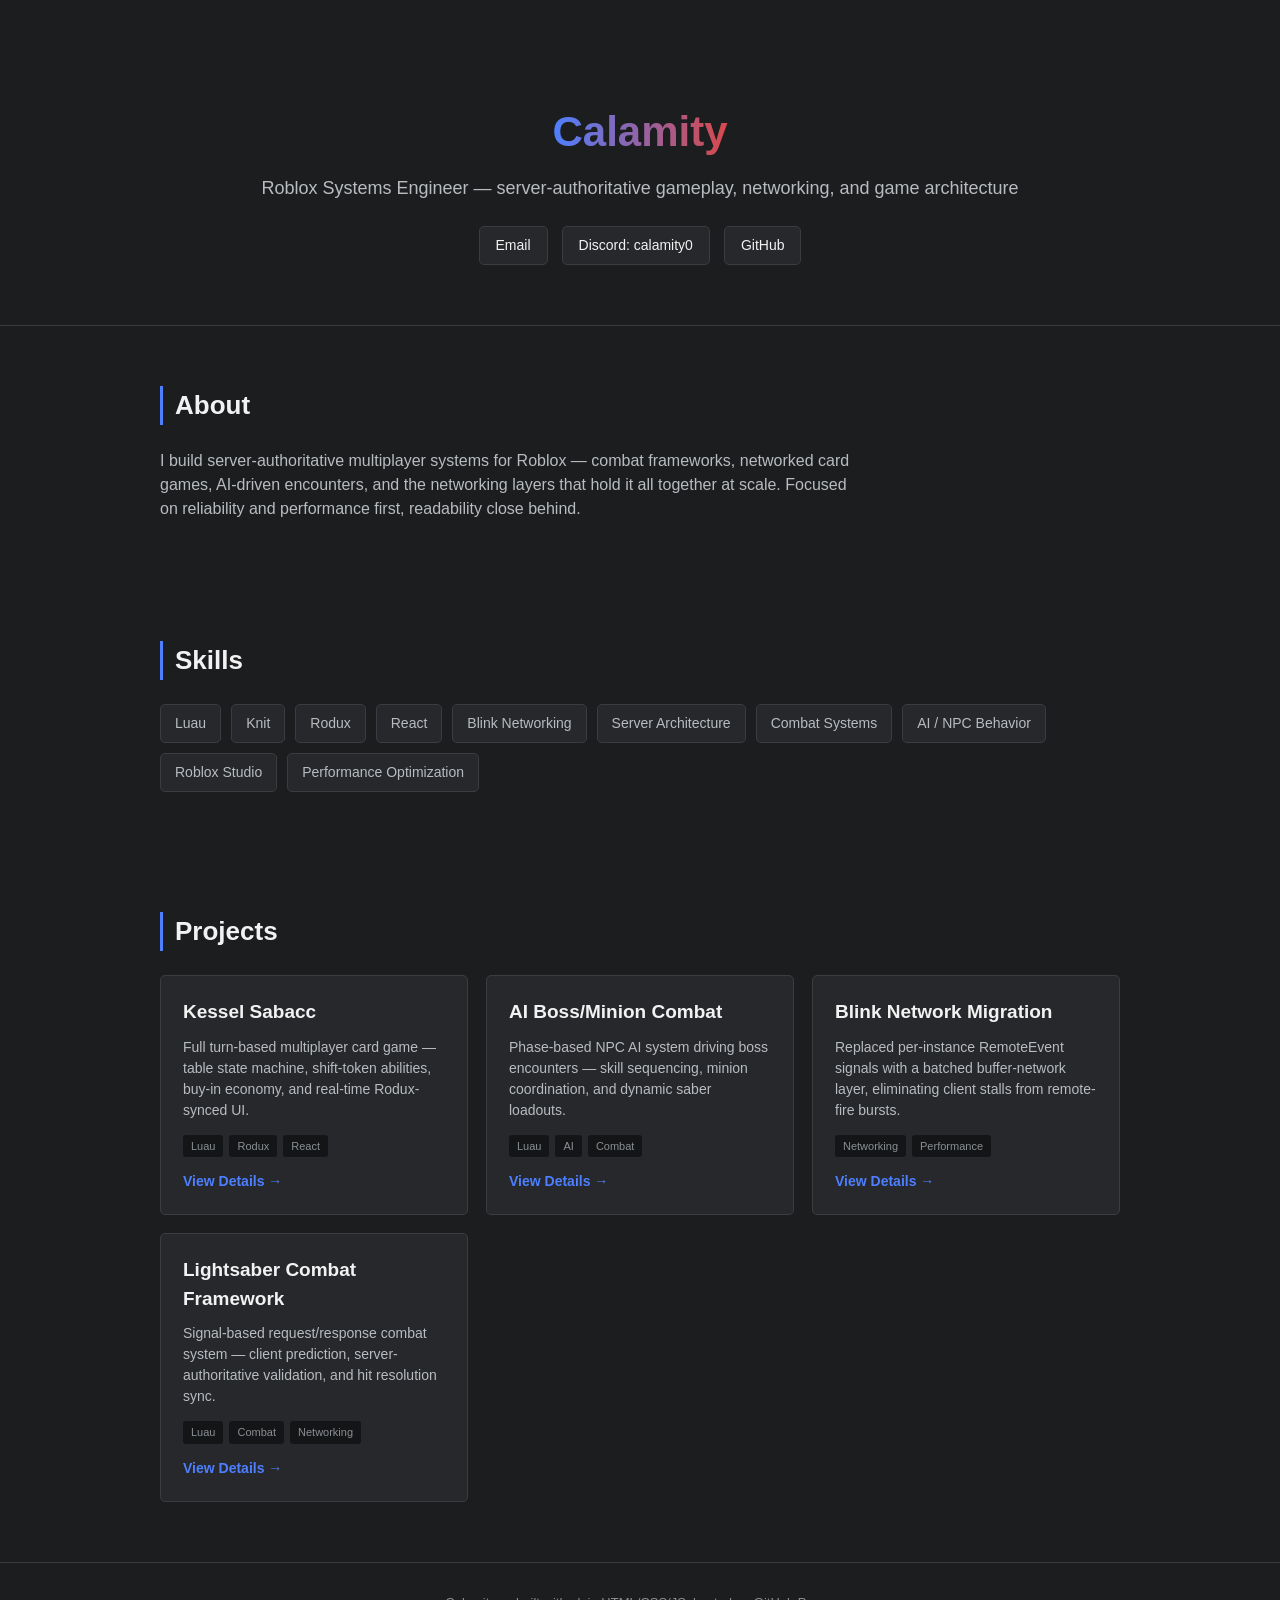
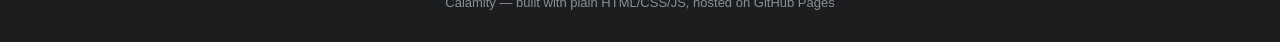
==== index.html @ f019844a "Add initial project files and styles for Roblox systems engineering portfolio" ====
<!DOCTYPE html>
<html lang="en">
<head>
	<meta charset="UTF-8" />
	<meta name="viewport" content="width=device-width, initial-scale=1.0" />
	<title>Calamity — Roblox Systems Engineer</title>
	<link rel="stylesheet" href="style.css" />
</head>
<body>

	<section class="hero">
		<div class="container">
			<h1><span>Calamity</span></h1>
			<p>Roblox Systems Engineer — server-authoritative gameplay, networking, and game architecture</p>
			<div class="contact-links">
				<a href="mailto:calamitytjo@gmail.com">Email</a>
				<a href="https://discord.com/users/calamity0" target="_blank" rel="noopener">Discord: calamity0</a>
				<a href="https://github.com/CalamityTJO" target="_blank" rel="noopener">GitHub</a>
			</div>
		</div>
	</section>

	<section class="about">
		<div class="container">
			<h2>About</h2>
			<p>
				I build server-authoritative multiplayer systems for Roblox — combat frameworks, networked card games,
				AI-driven encounters, and the networking layers that hold it all together at scale. Focused on
				reliability and performance first, readability close behind.
			</p>
		</div>
	</section>

	<section class="skills">
		<div class="container">
			<h2>Skills</h2>
			<div class="skills-grid">
				<span class="skill-tag">Luau</span>
				<span class="skill-tag">Knit</span>
				<span class="skill-tag">Rodux</span>
				<span class="skill-tag">React</span>
				<span class="skill-tag">Blink Networking</span>
				<span class="skill-tag">Server Architecture</span>
				<span class="skill-tag">Combat Systems</span>
				<span class="skill-tag">AI / NPC Behavior</span>
				<span class="skill-tag">Roblox Studio</span>
				<span class="skill-tag">Performance Optimization</span>
			</div>
		</div>
	</section>

	<section class="projects">
		<div class="container">
			<h2>Projects</h2>
			<div class="projects-grid">

				<div class="project-card">
					<h3>Kessel Sabacc</h3>
					<p>Full turn-based multiplayer card game — table state machine, shift-token abilities, buy-in economy, and real-time Rodux-synced UI.</p>
					<div class="tags"><span>Luau</span><span>Rodux</span><span>React</span></div>
					<a class="view-link" href="projects/sabacc.html">View Details →</a>
				</div>

				<div class="project-card">
					<h3>AI Boss/Minion Combat</h3>
					<p>Phase-based NPC AI system driving boss encounters — skill sequencing, minion coordination, and dynamic saber loadouts.</p>
					<div class="tags"><span>Luau</span><span>AI</span><span>Combat</span></div>
					<a class="view-link" href="projects/boss-ai.html">View Details →</a>
				</div>

				<div class="project-card">
					<h3>Blink Network Migration</h3>
					<p>Replaced per-instance RemoteEvent signals with a batched buffer-network layer, eliminating client stalls from remote-fire bursts.</p>
					<div class="tags"><span>Networking</span><span>Performance</span></div>
					<a class="view-link" href="projects/blink-migration.html">View Details →</a>
				</div>

				<div class="project-card">
					<h3>Lightsaber Combat Framework</h3>
					<p>Signal-based request/response combat system — client prediction, server-authoritative validation, and hit resolution sync.</p>
					<div class="tags"><span>Luau</span><span>Combat</span><span>Networking</span></div>
					<a class="view-link" href="projects/lightsaber-combat.html">View Details →</a>
				</div>

			</div>
		</div>
	</section>

	<footer>
		<div class="container">
			Calamity — built with plain HTML/CSS/JS, hosted on GitHub Pages
		</div>
	</footer>

</body>
</html>
---- style.css ----
:root {
	--bg: #1c1d1f;
	--bg-lighter: #26282b;
	--bg-darker: #141516;
	--border: #000;
	--white: #f2f2f2;
	--light-grey: #b8bcc0;
	--medium-grey: #8a8f94;
	--dark-grey: #3a3d40;
	--blue: #4d7fff;
	--red: #d9484a;
	--radius: 5px;
	--font: "Segoe UI", "Ubuntu", -apple-system, sans-serif;
}

* {
	box-sizing: border-box;
	margin: 0;
	padding: 0;
}

body {
	background: var(--bg);
	color: var(--white);
	font-family: var(--font);
	line-height: 1.5;
}

a {
	color: inherit;
	text-decoration: none;
}

.container {
	max-width: 1000px;
	margin: 0 auto;
	padding: 0 20px;
}

/* Hero */
.hero {
	padding: 100px 0 60px;
	text-align: center;
	border-bottom: 1px solid var(--dark-grey);
}

.hero h1 {
	font-size: 42px;
	font-weight: 700;
}

.hero h1 span {
	background: linear-gradient(90deg, var(--blue), var(--red));
	-webkit-background-clip: text;
	background-clip: text;
	color: transparent;
}

.hero p {
	color: var(--light-grey);
	font-size: 18px;
	margin-top: 12px;
}

.contact-links {
	display: flex;
	justify-content: center;
	gap: 14px;
	margin-top: 24px;
	flex-wrap: wrap;
}

.contact-links a {
	background: var(--bg-lighter);
	border: 1px solid var(--dark-grey);
	border-radius: var(--radius);
	padding: 8px 16px;
	font-size: 14px;
	transition: border-color 0.15s ease, transform 0.15s ease;
}

.contact-links a:hover {
	border-color: var(--blue);
	transform: translateY(-1px);
}

/* Sections */
section {
	padding: 60px 0;
}

section h2 {
	font-size: 26px;
	margin-bottom: 24px;
	border-left: 3px solid var(--blue);
	padding-left: 12px;
}

/* About */
.about p {
	color: var(--light-grey);
	max-width: 700px;
}

/* Skills */
.skills-grid {
	display: flex;
	flex-wrap: wrap;
	gap: 10px;
}

.skill-tag {
	background: var(--bg-lighter);
	border: 1px solid var(--dark-grey);
	border-radius: var(--radius);
	padding: 8px 14px;
	font-size: 14px;
	color: var(--light-grey);
}

/* Projects */
.projects-grid {
	display: grid;
	grid-template-columns: repeat(auto-fit, minmax(260px, 1fr));
	gap: 18px;
}

.project-card {
	background: var(--bg-lighter);
	border: 1px solid var(--dark-grey);
	border-radius: var(--radius);
	padding: 22px;
	display: flex;
	flex-direction: column;
	gap: 10px;
	transition: border-color 0.15s ease, transform 0.15s ease;
}

.project-card:hover {
	border-color: var(--blue);
	transform: translateY(-2px);
}

.project-card h3 {
	font-size: 19px;
}

.project-card p {
	color: var(--light-grey);
	font-size: 14px;
	flex-grow: 1;
}

.project-card .tags {
	display: flex;
	flex-wrap: wrap;
	gap: 6px;
	margin: 4px 0;
}

.project-card .tags span {
	font-size: 11px;
	color: var(--medium-grey);
	background: var(--bg-darker);
	border-radius: 3px;
	padding: 3px 8px;
}

.project-card .view-link {
	color: var(--blue);
	font-size: 14px;
	font-weight: 600;
}

.project-card .view-link:hover {
	text-decoration: underline;
}

/* Footer */
footer {
	text-align: center;
	padding: 30px 0;
	color: var(--medium-grey);
	font-size: 13px;
	border-top: 1px solid var(--dark-grey);
}

/* Project detail pages */
.back-link {
	display: inline-block;
	margin: 30px 0 10px;
	color: var(--light-grey);
	font-size: 14px;
}

.back-link:hover {
	color: var(--blue);
}

.project-header {
	padding: 20px 0 40px;
	border-bottom: 1px solid var(--dark-grey);
}

.project-header h1 {
	font-size: 34px;
}

.project-header .tags {
	display: flex;
	flex-wrap: wrap;
	gap: 6px;
	margin-top: 14px;
}

.project-header .tags span {
	font-size: 12px;
	color: var(--medium-grey);
	background: var(--bg-lighter);
	border: 1px solid var(--dark-grey);
	border-radius: 3px;
	padding: 4px 10px;
}

.project-body h2 {
	font-size: 22px;
	margin: 34px 0 14px;
	border-left: 3px solid var(--red);
	padding-left: 12px;
}

.project-body p {
	color: var(--light-grey);
	max-width: 760px;
	margin-bottom: 12px;
}

.project-body ul {
	color: var(--light-grey);
	max-width: 760px;
	padding-left: 22px;
	margin-bottom: 12px;
}

.project-body pre {
	background: var(--bg-darker);
	border: 1px solid var(--dark-grey);
	border-radius: var(--radius);
	padding: 18px;
	overflow-x: auto;
	font-size: 13px;
	margin: 16px 0;
}

.project-body code {
	font-family: "Consolas", "Courier New", monospace;
	color: var(--light-grey);
}

@media (max-width: 600px) {
	.hero { padding: 70px 0 40px; }
	.hero h1 { font-size: 32px; }
}
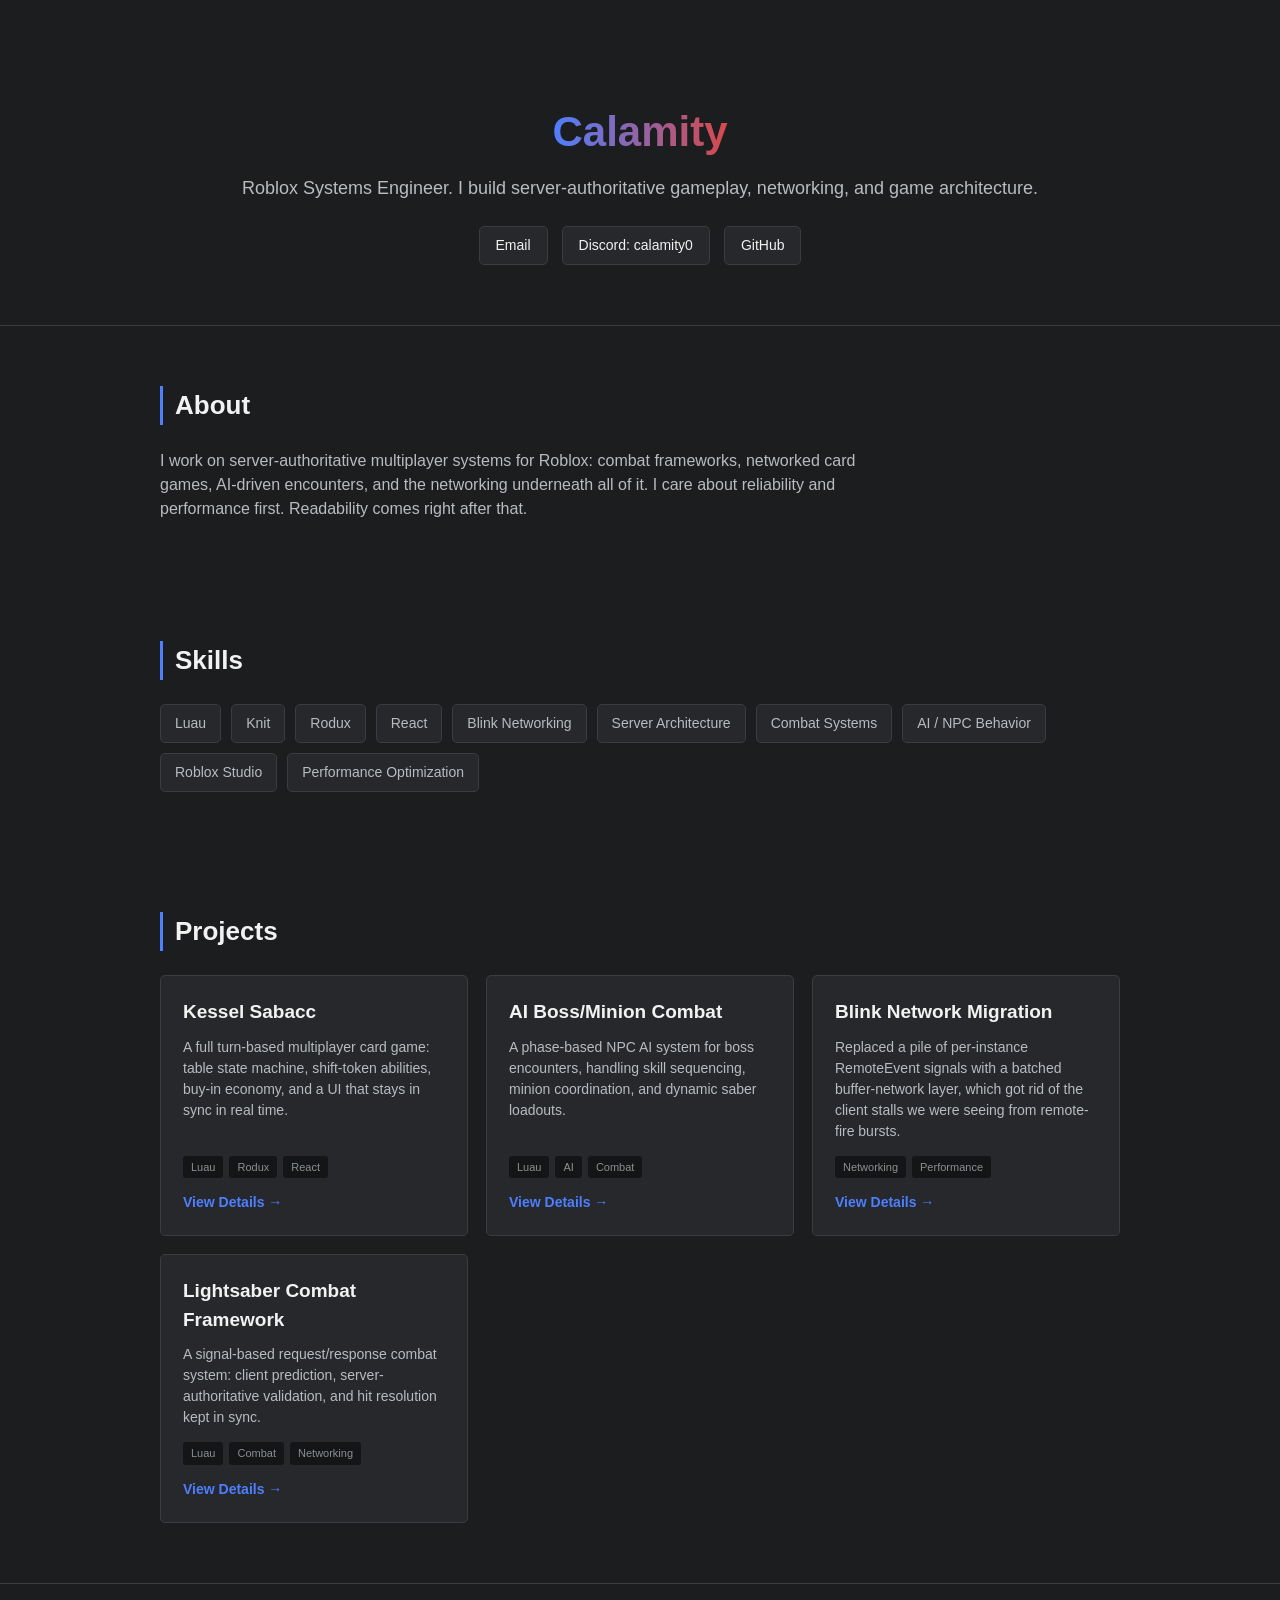
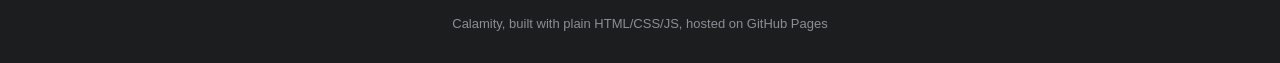
==== commit 7dfe63de: "Refine project descriptions and titles for clarity and consistency across HTML files" ====
--- a/index.html
+++ b/index.html
@@ -3,7 +3,7 @@
 <head>
 	<meta charset="UTF-8" />
 	<meta name="viewport" content="width=device-width, initial-scale=1.0" />
-	<title>Calamity — Roblox Systems Engineer</title>
+	<title>Calamity - Roblox Systems Engineer</title>
 	<link rel="stylesheet" href="style.css" />
 </head>
 <body>
@@ -11,7 +11,7 @@
 	<section class="hero">
 		<div class="container">
 			<h1><span>Calamity</span></h1>
-			<p>Roblox Systems Engineer — server-authoritative gameplay, networking, and game architecture</p>
+			<p>Roblox Systems Engineer. I build server-authoritative gameplay, networking, and game architecture.</p>
 			<div class="contact-links">
 				<a href="mailto:calamitytjo@gmail.com">Email</a>
 				<a href="https://discord.com/users/calamity0" target="_blank" rel="noopener">Discord: calamity0</a>
@@ -24,9 +24,9 @@
 		<div class="container">
 			<h2>About</h2>
 			<p>
-				I build server-authoritative multiplayer systems for Roblox — combat frameworks, networked card games,
-				AI-driven encounters, and the networking layers that hold it all together at scale. Focused on
-				reliability and performance first, readability close behind.
+				I work on server-authoritative multiplayer systems for Roblox: combat frameworks, networked card
+				games, AI-driven encounters, and the networking underneath all of it. I care about reliability and
+				performance first. Readability comes right after that.
 			</p>
 		</div>
 	</section>
@@ -56,28 +56,28 @@
 
 				<div class="project-card">
 					<h3>Kessel Sabacc</h3>
-					<p>Full turn-based multiplayer card game — table state machine, shift-token abilities, buy-in economy, and real-time Rodux-synced UI.</p>
+					<p>A full turn-based multiplayer card game: table state machine, shift-token abilities, buy-in economy, and a UI that stays in sync in real time.</p>
 					<div class="tags"><span>Luau</span><span>Rodux</span><span>React</span></div>
 					<a class="view-link" href="projects/sabacc.html">View Details →</a>
 				</div>
 
 				<div class="project-card">
 					<h3>AI Boss/Minion Combat</h3>
-					<p>Phase-based NPC AI system driving boss encounters — skill sequencing, minion coordination, and dynamic saber loadouts.</p>
+					<p>A phase-based NPC AI system for boss encounters, handling skill sequencing, minion coordination, and dynamic saber loadouts.</p>
 					<div class="tags"><span>Luau</span><span>AI</span><span>Combat</span></div>
 					<a class="view-link" href="projects/boss-ai.html">View Details →</a>
 				</div>
 
 				<div class="project-card">
 					<h3>Blink Network Migration</h3>
-					<p>Replaced per-instance RemoteEvent signals with a batched buffer-network layer, eliminating client stalls from remote-fire bursts.</p>
+					<p>Replaced a pile of per-instance RemoteEvent signals with a batched buffer-network layer, which got rid of the client stalls we were seeing from remote-fire bursts.</p>
 					<div class="tags"><span>Networking</span><span>Performance</span></div>
 					<a class="view-link" href="projects/blink-migration.html">View Details →</a>
 				</div>
 
 				<div class="project-card">
 					<h3>Lightsaber Combat Framework</h3>
-					<p>Signal-based request/response combat system — client prediction, server-authoritative validation, and hit resolution sync.</p>
+					<p>A signal-based request/response combat system: client prediction, server-authoritative validation, and hit resolution kept in sync.</p>
 					<div class="tags"><span>Luau</span><span>Combat</span><span>Networking</span></div>
 					<a class="view-link" href="projects/lightsaber-combat.html">View Details →</a>
 				</div>
@@ -88,7 +88,7 @@
 
 	<footer>
 		<div class="container">
-			Calamity — built with plain HTML/CSS/JS, hosted on GitHub Pages
+			Calamity, built with plain HTML/CSS/JS, hosted on GitHub Pages
 		</div>
 	</footer>
 
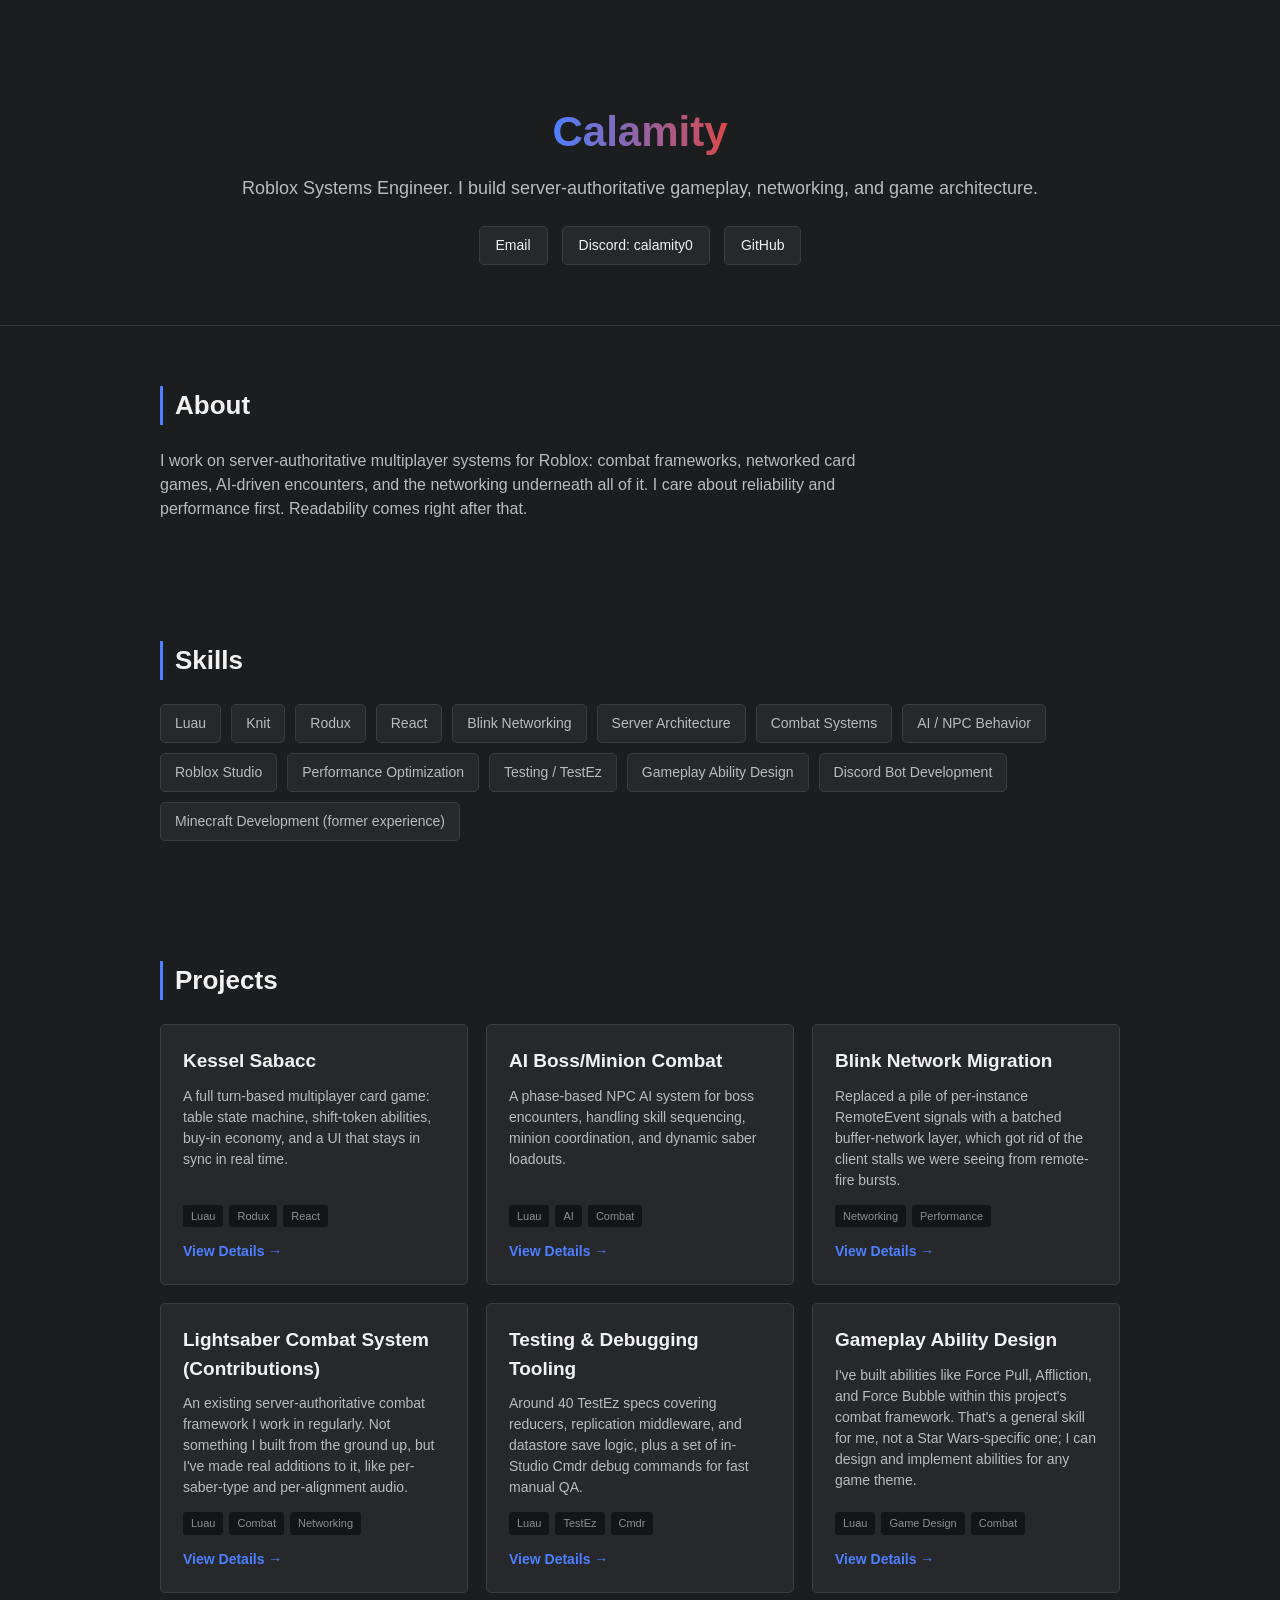
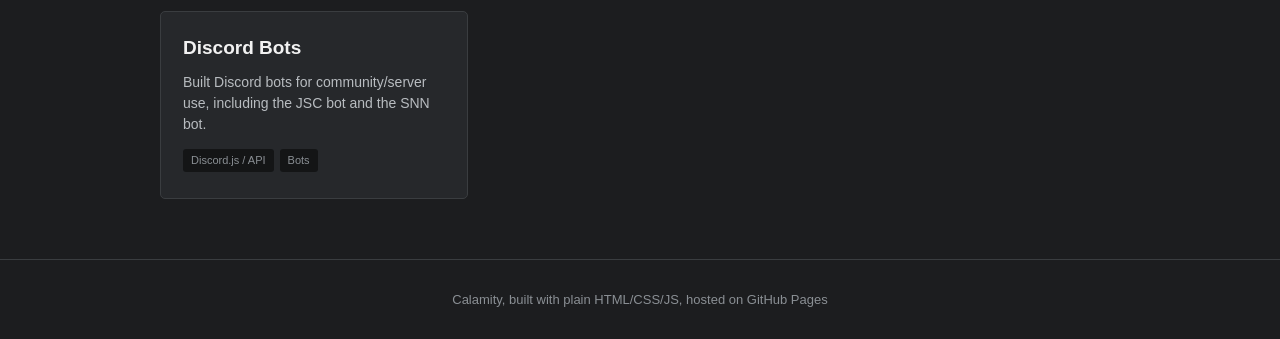
==== commit 6b826de4: "add new skills, update project descriptions, and create dedicated pages for Testing & Debugging Tool" ====
--- a/index.html
+++ b/index.html
@@ -45,6 +45,10 @@
 				<span class="skill-tag">AI / NPC Behavior</span>
 				<span class="skill-tag">Roblox Studio</span>
 				<span class="skill-tag">Performance Optimization</span>
+				<span class="skill-tag">Testing / TestEz</span>
+				<span class="skill-tag">Gameplay Ability Design</span>
+				<span class="skill-tag">Discord Bot Development</span>
+				<span class="skill-tag">Minecraft Development (former experience)</span>
 			</div>
 		</div>
 	</section>
@@ -76,10 +80,30 @@
 				</div>
 
 				<div class="project-card">
-					<h3>Lightsaber Combat Framework</h3>
-					<p>A signal-based request/response combat system: client prediction, server-authoritative validation, and hit resolution kept in sync.</p>
+					<h3>Lightsaber Combat System (Contributions)</h3>
+					<p>An existing server-authoritative combat framework I work in regularly. Not something I built from the ground up, but I've made real additions to it, like per-saber-type and per-alignment audio.</p>
 					<div class="tags"><span>Luau</span><span>Combat</span><span>Networking</span></div>
 					<a class="view-link" href="projects/lightsaber-combat.html">View Details →</a>
+				</div>
+
+				<div class="project-card">
+					<h3>Testing &amp; Debugging Tooling</h3>
+					<p>Around 40 TestEz specs covering reducers, replication middleware, and datastore save logic, plus a set of in-Studio Cmdr debug commands for fast manual QA.</p>
+					<div class="tags"><span>Luau</span><span>TestEz</span><span>Cmdr</span></div>
+					<a class="view-link" href="projects/testing-debugging.html">View Details →</a>
+				</div>
+
+				<div class="project-card">
+					<h3>Gameplay Ability Design</h3>
+					<p>I've built abilities like Force Pull, Affliction, and Force Bubble within this project's combat framework. That's a general skill for me, not a Star Wars-specific one; I can design and implement abilities for any game theme.</p>
+					<div class="tags"><span>Luau</span><span>Game Design</span><span>Combat</span></div>
+					<a class="view-link" href="projects/ability-design.html">View Details →</a>
+				</div>
+
+				<div class="project-card">
+					<h3>Discord Bots</h3>
+					<p>Built Discord bots for community/server use, including the JSC bot and the SNN bot.</p>
+					<div class="tags"><span>Discord.js / API</span><span>Bots</span></div>
 				</div>
 
 			</div>
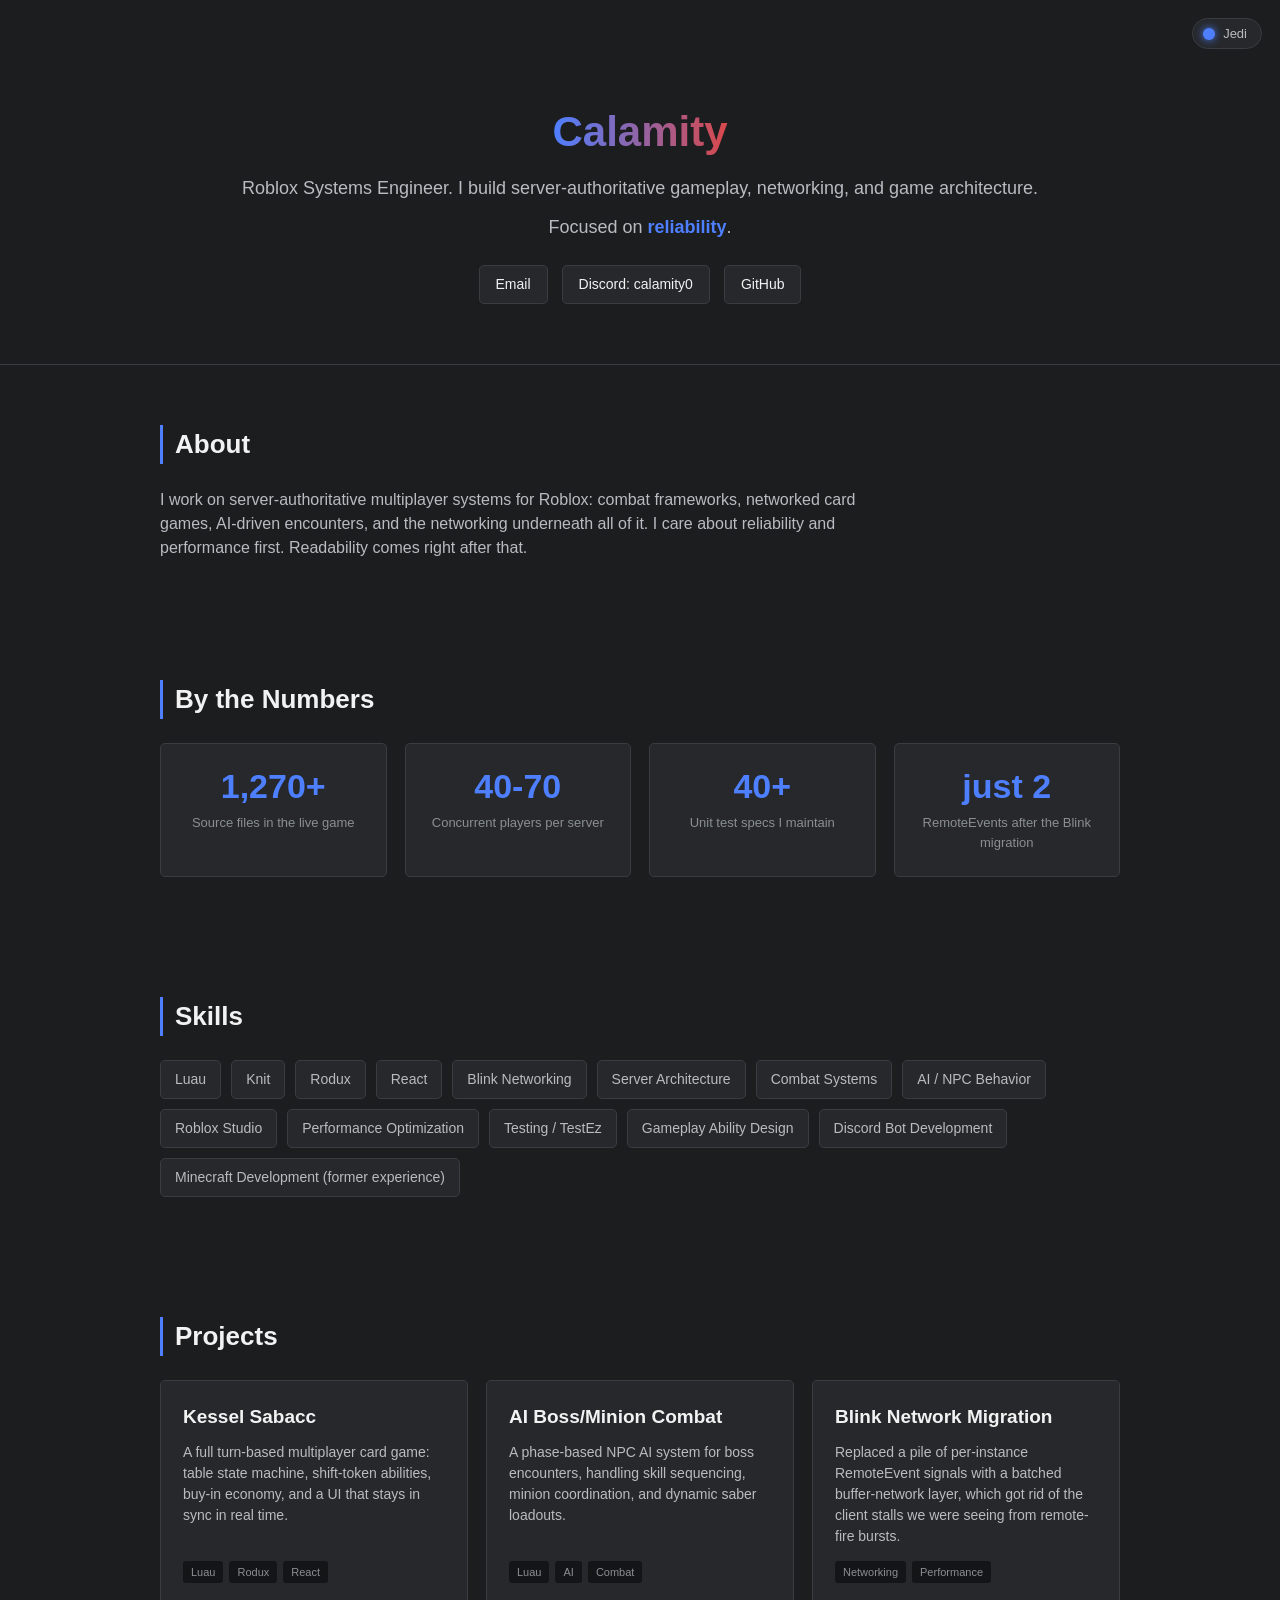
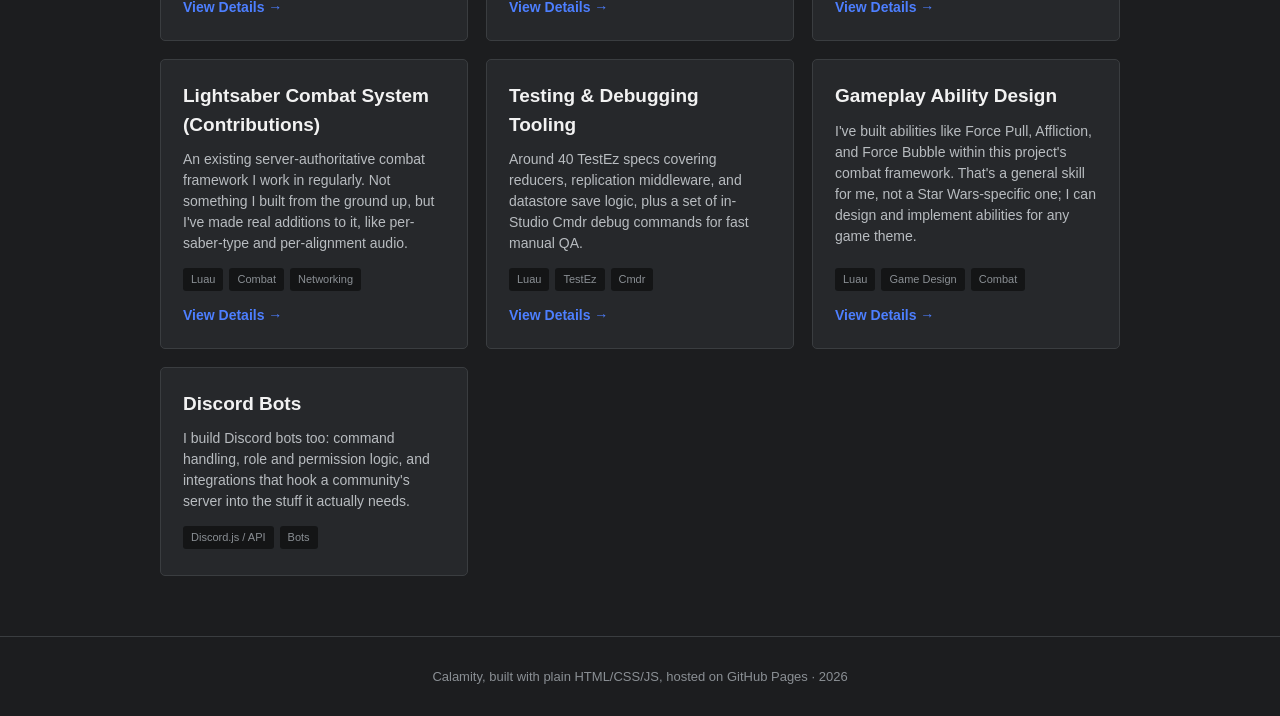
==== commit 3f3a01e3: "Add faction toggle, hero rotator, and stats section; enhance project pages with new content and inte" ====
--- a/index.html
+++ b/index.html
@@ -8,19 +8,25 @@
 </head>
 <body>
 
+	<button id="factionToggle" class="faction-toggle" type="button" aria-label="Switch faction theme" title="Switch alignment (Jedi / Sith)">
+		<span class="faction-dot"></span>
+		<span class="faction-label">Jedi</span>
+	</button>
+
 	<section class="hero">
 		<div class="container">
 			<h1><span>Calamity</span></h1>
 			<p>Roblox Systems Engineer. I build server-authoritative gameplay, networking, and game architecture.</p>
+			<p class="hero-rotator">Focused on <span id="rotator">reliability</span>.</p>
 			<div class="contact-links">
-				<a href="mailto:calamitytjo@gmail.com">Email</a>
-				<a href="https://discord.com/users/calamity0" target="_blank" rel="noopener">Discord: calamity0</a>
+				<a href="mailto:calamitytjo@gmail.com" data-copy="calamitytjo@gmail.com">Email</a>
+				<a href="https://discord.com/users/calamity0" data-copy="calamity0" target="_blank" rel="noopener">Discord: calamity0</a>
 				<a href="https://github.com/CalamityTJO" target="_blank" rel="noopener">GitHub</a>
 			</div>
 		</div>
 	</section>
 
-	<section class="about">
+	<section class="about reveal">
 		<div class="container">
 			<h2>About</h2>
 			<p>
@@ -31,7 +37,31 @@
 		</div>
 	</section>
 
-	<section class="skills">
+	<section class="stats reveal">
+		<div class="container">
+			<h2>By the Numbers</h2>
+			<div class="stats-grid">
+				<div class="stat-card">
+					<div class="stat-num" data-target="1270" data-suffix="+">0</div>
+					<div class="stat-label">Source files in the live game</div>
+				</div>
+				<div class="stat-card">
+					<div class="stat-num" data-target="70" data-prefix="40-">0</div>
+					<div class="stat-label">Concurrent players per server</div>
+				</div>
+				<div class="stat-card">
+					<div class="stat-num" data-target="40" data-suffix="+">0</div>
+					<div class="stat-label">Unit test specs I maintain</div>
+				</div>
+				<div class="stat-card">
+					<div class="stat-num" data-target="2" data-prefix="just ">0</div>
+					<div class="stat-label">RemoteEvents after the Blink migration</div>
+				</div>
+			</div>
+		</div>
+	</section>
+
+	<section class="skills reveal">
 		<div class="container">
 			<h2>Skills</h2>
 			<div class="skills-grid">
@@ -53,7 +83,7 @@
 		</div>
 	</section>
 
-	<section class="projects">
+	<section class="projects reveal">
 		<div class="container">
 			<h2>Projects</h2>
 			<div class="projects-grid">
@@ -102,7 +132,7 @@
 
 				<div class="project-card">
 					<h3>Discord Bots</h3>
-					<p>Built Discord bots for community/server use, including the JSC bot and the SNN bot.</p>
+					<p>I build Discord bots too: command handling, role and permission logic, and integrations that hook a community's server into the stuff it actually needs.</p>
 					<div class="tags"><span>Discord.js / API</span><span>Bots</span></div>
 				</div>
 
@@ -116,5 +146,9 @@
 		</div>
 	</footer>
 
+	<button id="backToTop" class="back-to-top" type="button" aria-label="Back to top">↑</button>
+	<div id="toast" class="toast" role="status" aria-live="polite"></div>
+
+	<script src="main.js"></script>
 </body>
 </html>
--- a/style.css
+++ b/style.css
@@ -260,4 +260,162 @@
 @media (max-width: 600px) {
 	.hero { padding: 70px 0 40px; }
 	.hero h1 { font-size: 32px; }
-}
+	.faction-toggle { top: 12px; right: 12px; }
+}
+
+/* ---- Faction accent theming ---- */
+:root { --accent: var(--blue); }
+body[data-faction="sith"] { --accent: var(--red); }
+
+.contact-links a:hover { border-color: var(--accent); }
+.skill-tag:hover { border-color: var(--accent); color: var(--white); }
+section h2 { border-left-color: var(--accent); }
+.project-card:hover { border-color: var(--accent); }
+.project-card .view-link { color: var(--accent); }
+.back-link:hover { color: var(--accent); }
+.hero h1 span {
+	background: linear-gradient(90deg, var(--accent), var(--red));
+	-webkit-background-clip: text;
+	background-clip: text;
+}
+
+.skill-tag {
+	transition: border-color 0.15s ease, color 0.15s ease, transform 0.15s ease;
+}
+.skill-tag:hover { transform: translateY(-1px); }
+
+/* ---- Faction toggle button ---- */
+.faction-toggle {
+	position: fixed;
+	top: 18px;
+	right: 18px;
+	z-index: 50;
+	display: flex;
+	align-items: center;
+	gap: 8px;
+	background: var(--bg-lighter);
+	border: 1px solid var(--dark-grey);
+	border-radius: 999px;
+	padding: 7px 14px 7px 10px;
+	color: var(--light-grey);
+	font-family: var(--font);
+	font-size: 13px;
+	cursor: pointer;
+	transition: border-color 0.15s ease, transform 0.15s ease;
+}
+.faction-toggle:hover { border-color: var(--accent); transform: translateY(-1px); }
+.faction-dot {
+	width: 12px;
+	height: 12px;
+	border-radius: 50%;
+	background: var(--accent);
+	box-shadow: 0 0 8px var(--accent);
+	transition: background 0.2s ease, box-shadow 0.2s ease;
+}
+
+/* ---- Hero rotator line ---- */
+.hero-rotator {
+	color: var(--medium-grey);
+	font-size: 15px;
+	margin-top: 6px;
+}
+.hero-rotator #rotator {
+	color: var(--accent);
+	font-weight: 600;
+}
+
+/* ---- Stats ---- */
+.stats-grid {
+	display: grid;
+	grid-template-columns: repeat(auto-fit, minmax(180px, 1fr));
+	gap: 18px;
+}
+.stat-card {
+	background: var(--bg-lighter);
+	border: 1px solid var(--dark-grey);
+	border-radius: var(--radius);
+	padding: 24px 20px;
+	text-align: center;
+}
+.stat-num {
+	font-size: 34px;
+	font-weight: 700;
+	color: var(--accent);
+	line-height: 1.1;
+}
+.stat-label {
+	color: var(--medium-grey);
+	font-size: 13px;
+	margin-top: 8px;
+}
+
+/* ---- Scroll reveal ---- */
+.reveal {
+	opacity: 0;
+	transform: translateY(18px);
+	transition: opacity 0.5s ease, transform 0.5s ease;
+}
+.reveal.in-view {
+	opacity: 1;
+	transform: translateY(0);
+}
+@media (prefers-reduced-motion: reduce) {
+	.reveal { opacity: 1; transform: none; transition: none; }
+}
+
+/* ---- Back to top ---- */
+.back-to-top {
+	position: fixed;
+	bottom: 22px;
+	right: 22px;
+	z-index: 50;
+	width: 42px;
+	height: 42px;
+	border-radius: 50%;
+	border: 1px solid var(--dark-grey);
+	background: var(--bg-lighter);
+	color: var(--light-grey);
+	font-size: 18px;
+	cursor: pointer;
+	opacity: 0;
+	pointer-events: none;
+	transition: opacity 0.2s ease, border-color 0.15s ease, transform 0.15s ease;
+}
+.back-to-top.show { opacity: 1; pointer-events: auto; }
+.back-to-top:hover { border-color: var(--accent); transform: translateY(-2px); }
+
+/* ---- Toast ---- */
+.toast {
+	position: fixed;
+	bottom: 26px;
+	left: 50%;
+	transform: translateX(-50%) translateY(20px);
+	z-index: 60;
+	background: var(--bg-darker);
+	border: 1px solid var(--accent);
+	border-radius: var(--radius);
+	padding: 10px 18px;
+	font-size: 14px;
+	color: var(--white);
+	opacity: 0;
+	pointer-events: none;
+	transition: opacity 0.2s ease, transform 0.2s ease;
+}
+.toast.show {
+	opacity: 1;
+	transform: translateX(-50%) translateY(0);
+}
+
+/* ---- Lightsaber easter-egg cursor trail ---- */
+.saber-spark {
+	position: fixed;
+	width: 6px;
+	height: 6px;
+	border-radius: 50%;
+	background: var(--accent);
+	box-shadow: 0 0 10px 2px var(--accent);
+	pointer-events: none;
+	z-index: 40;
+	opacity: 0.9;
+	transition: opacity 0.5s ease, transform 0.5s ease;
+}
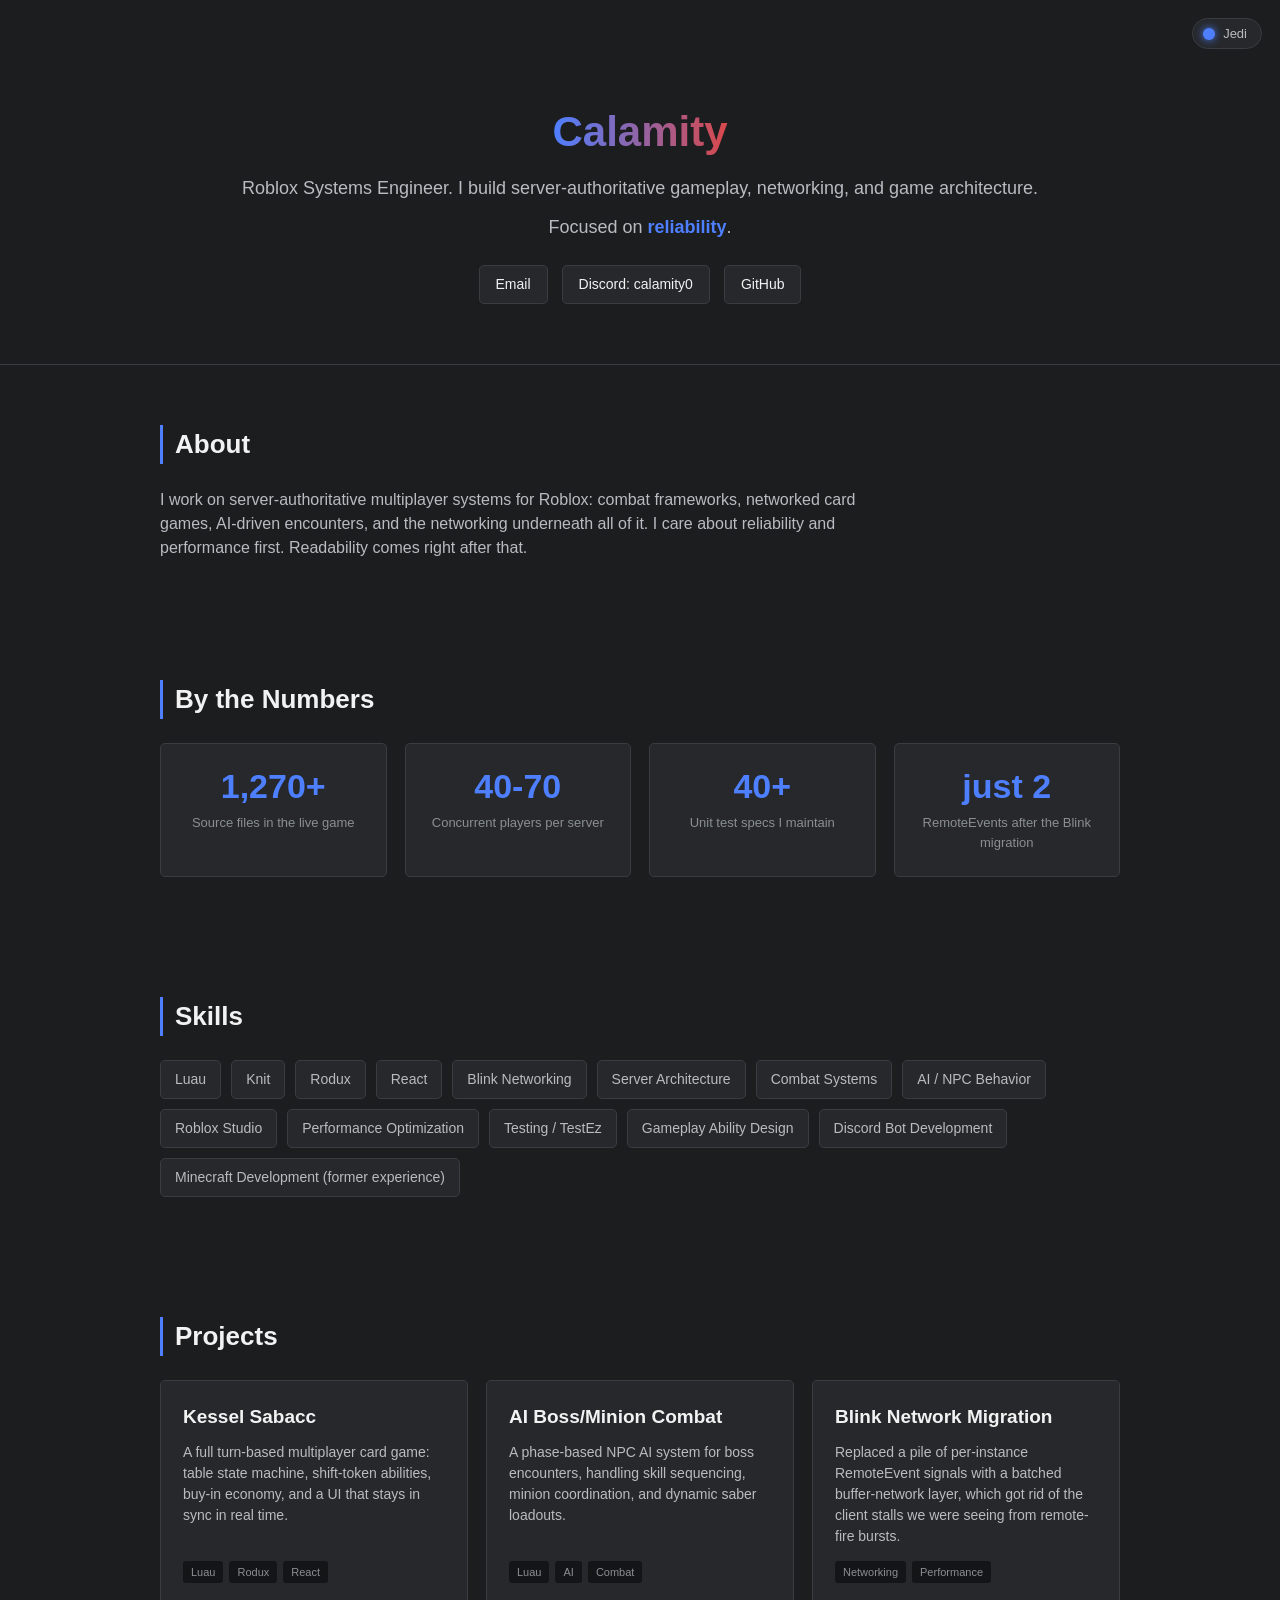
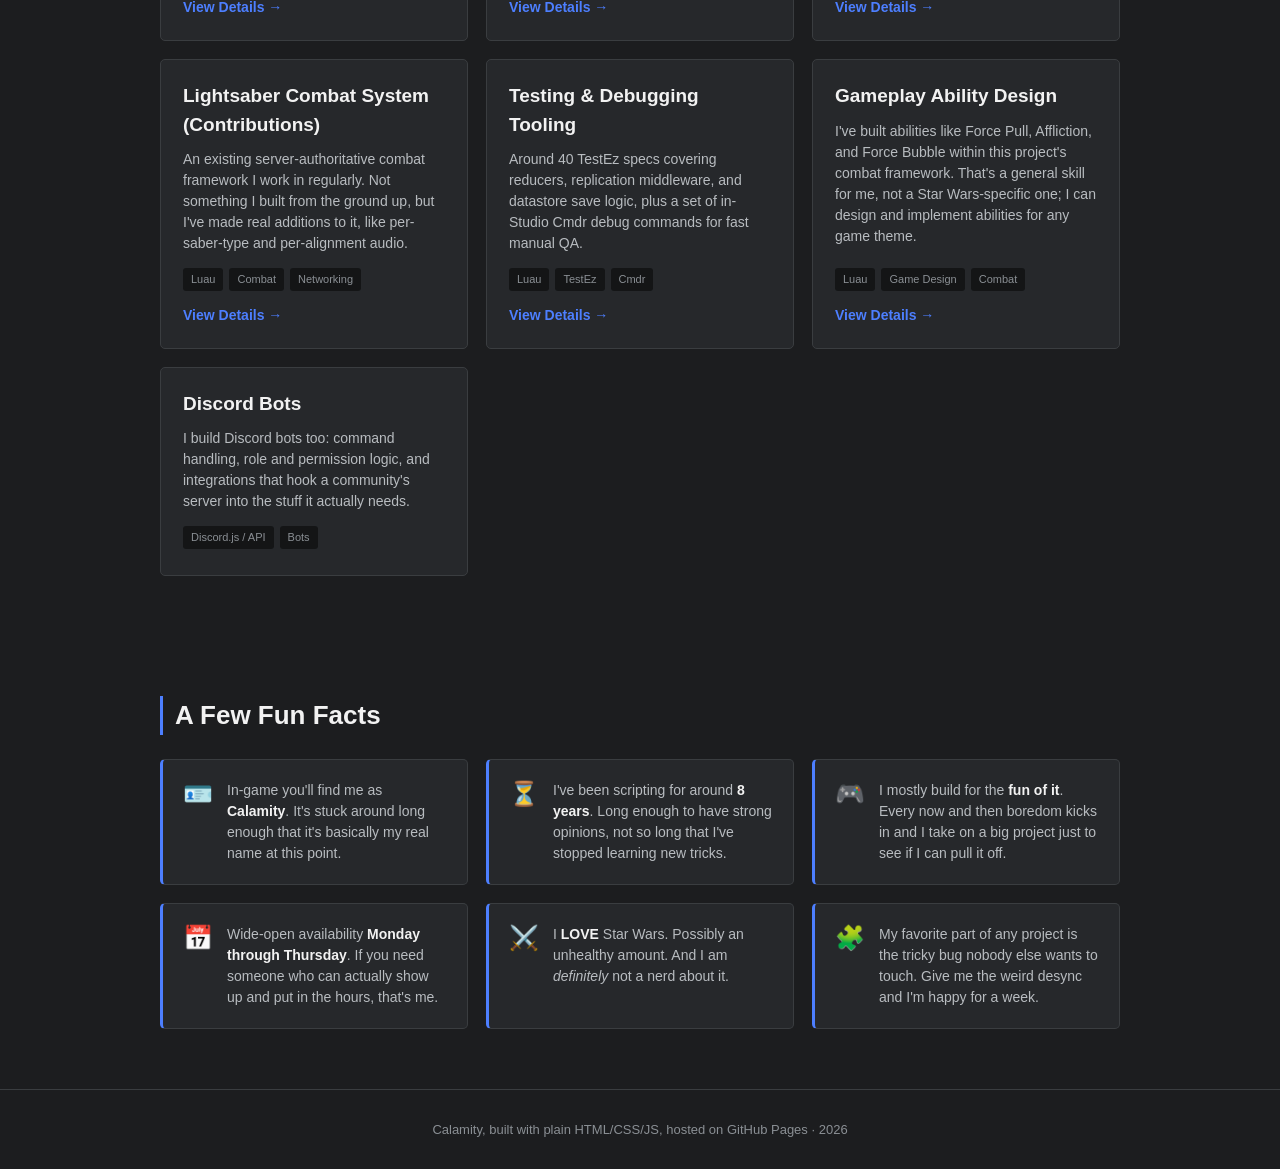
==== commit 2edca805: "bio" ====
--- a/index.html
+++ b/index.html
@@ -140,6 +140,38 @@
 		</div>
 	</section>
 
+	<section class="fun-facts reveal">
+		<div class="container">
+			<h2>A Few Fun Facts</h2>
+			<div class="facts-grid">
+				<div class="fact-card">
+					<span class="fact-icon">🪪</span>
+					<p>In-game you'll find me as <strong>Calamity</strong>. It's stuck around long enough that it's basically my real name at this point.</p>
+				</div>
+				<div class="fact-card">
+					<span class="fact-icon">⏳</span>
+					<p>I've been scripting for around <strong>8 years</strong>. Long enough to have strong opinions, not so long that I've stopped learning new tricks.</p>
+				</div>
+				<div class="fact-card">
+					<span class="fact-icon">🎮</span>
+					<p>I mostly build for the <strong>fun of it</strong>. Every now and then boredom kicks in and I take on a big project just to see if I can pull it off.</p>
+				</div>
+				<div class="fact-card">
+					<span class="fact-icon">📅</span>
+					<p>Wide-open availability <strong>Monday through Thursday</strong>. If you need someone who can actually show up and put in the hours, that's me.</p>
+				</div>
+				<div class="fact-card">
+					<span class="fact-icon">⚔️</span>
+					<p>I <strong>LOVE</strong> Star Wars. Possibly an unhealthy amount. And I am <em>definitely</em> not a nerd about it.</p>
+				</div>
+				<div class="fact-card">
+					<span class="fact-icon">🧩</span>
+					<p>My favorite part of any project is the tricky bug nobody else wants to touch. Give me the weird desync and I'm happy for a week.</p>
+				</div>
+			</div>
+		</div>
+	</section>
+
 	<footer>
 		<div class="container">
 			Calamity, built with plain HTML/CSS/JS, hosted on GitHub Pages
--- a/style.css
+++ b/style.css
@@ -406,6 +406,36 @@
 	transform: translateX(-50%) translateY(0);
 }
 
+/* ---- Fun facts ---- */
+.facts-grid {
+	display: grid;
+	grid-template-columns: repeat(auto-fit, minmax(280px, 1fr));
+	gap: 18px;
+}
+.fact-card {
+	background: var(--bg-lighter);
+	border: 1px solid var(--dark-grey);
+	border-radius: var(--radius);
+	border-left: 3px solid var(--accent);
+	padding: 20px;
+	display: flex;
+	gap: 14px;
+	align-items: flex-start;
+	transition: border-color 0.15s ease, transform 0.15s ease;
+}
+.fact-card:hover { border-color: var(--accent); transform: translateY(-2px); }
+.fact-icon {
+	font-size: 24px;
+	line-height: 1.2;
+	flex-shrink: 0;
+}
+.fact-card p {
+	color: var(--light-grey);
+	font-size: 14px;
+	margin: 0;
+}
+.fact-card strong { color: var(--white); }
+
 /* ---- Lightsaber easter-egg cursor trail ---- */
 .saber-spark {
 	position: fixed;
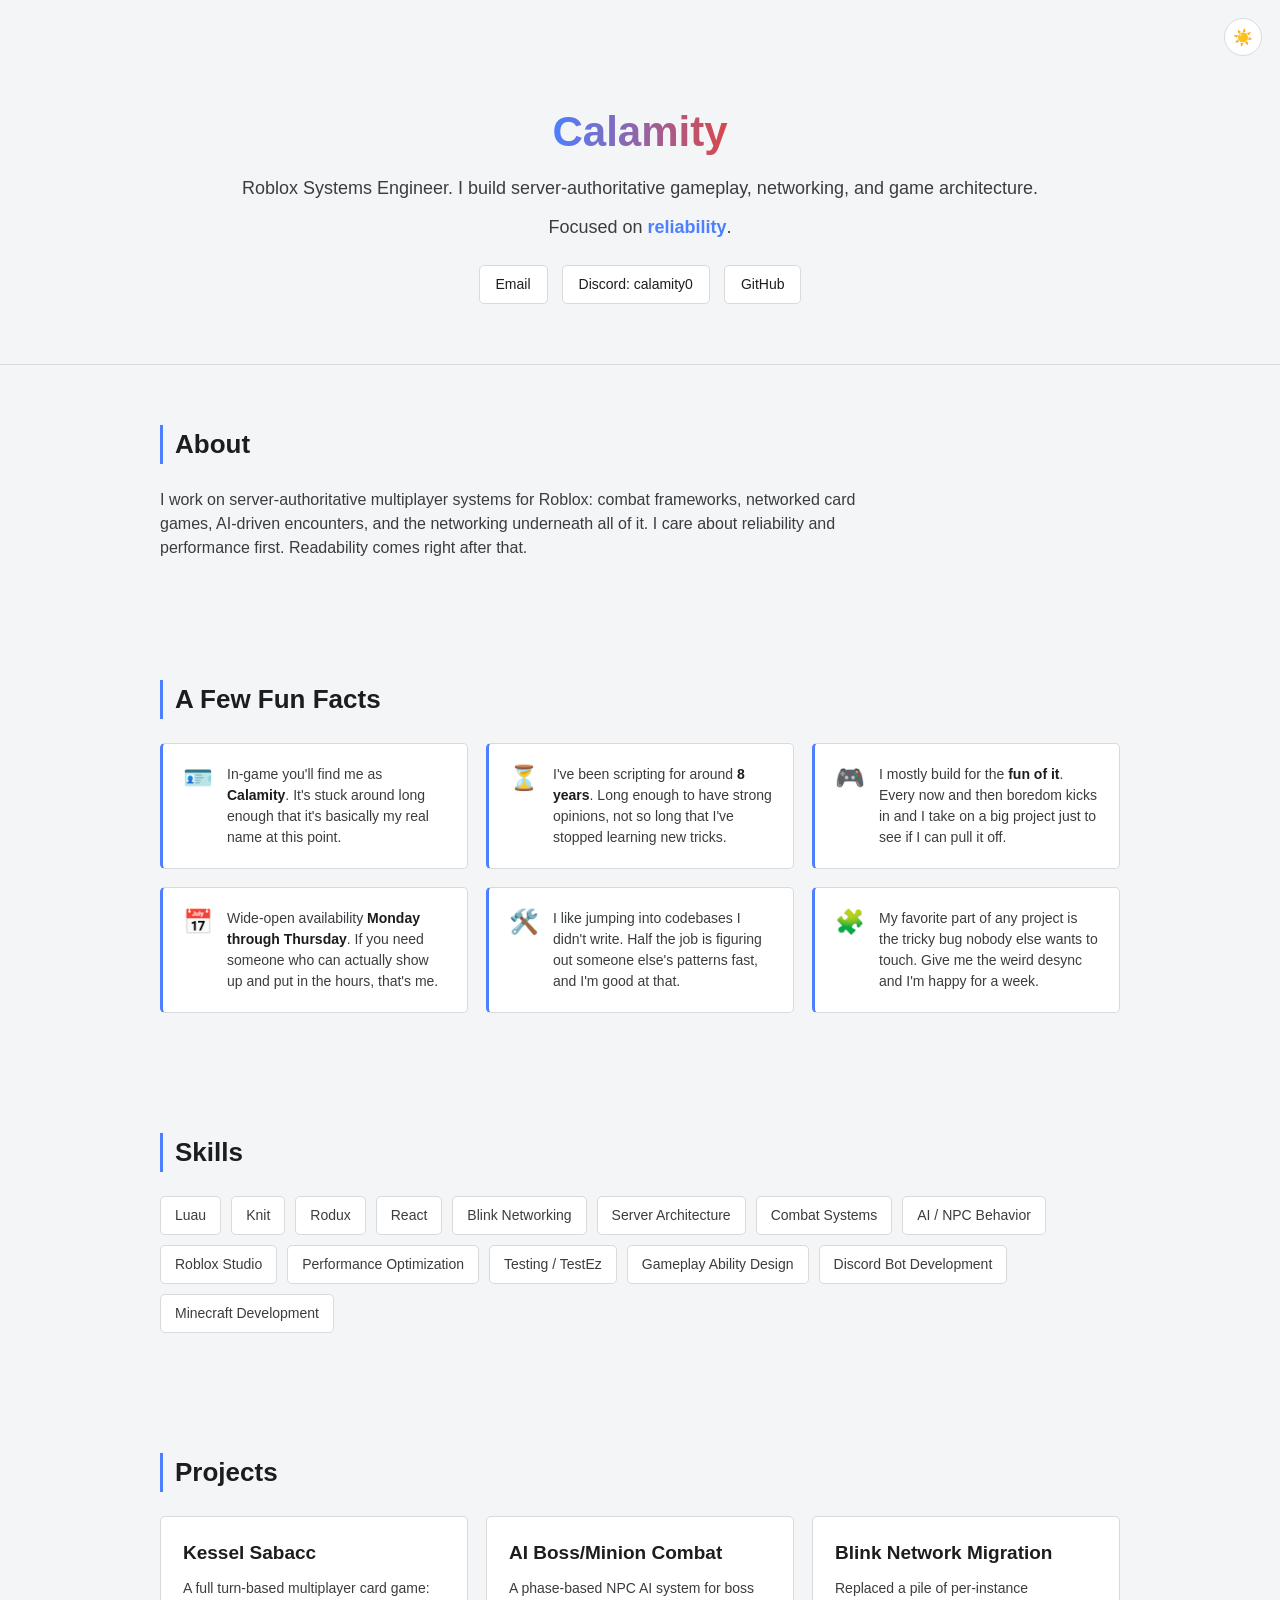
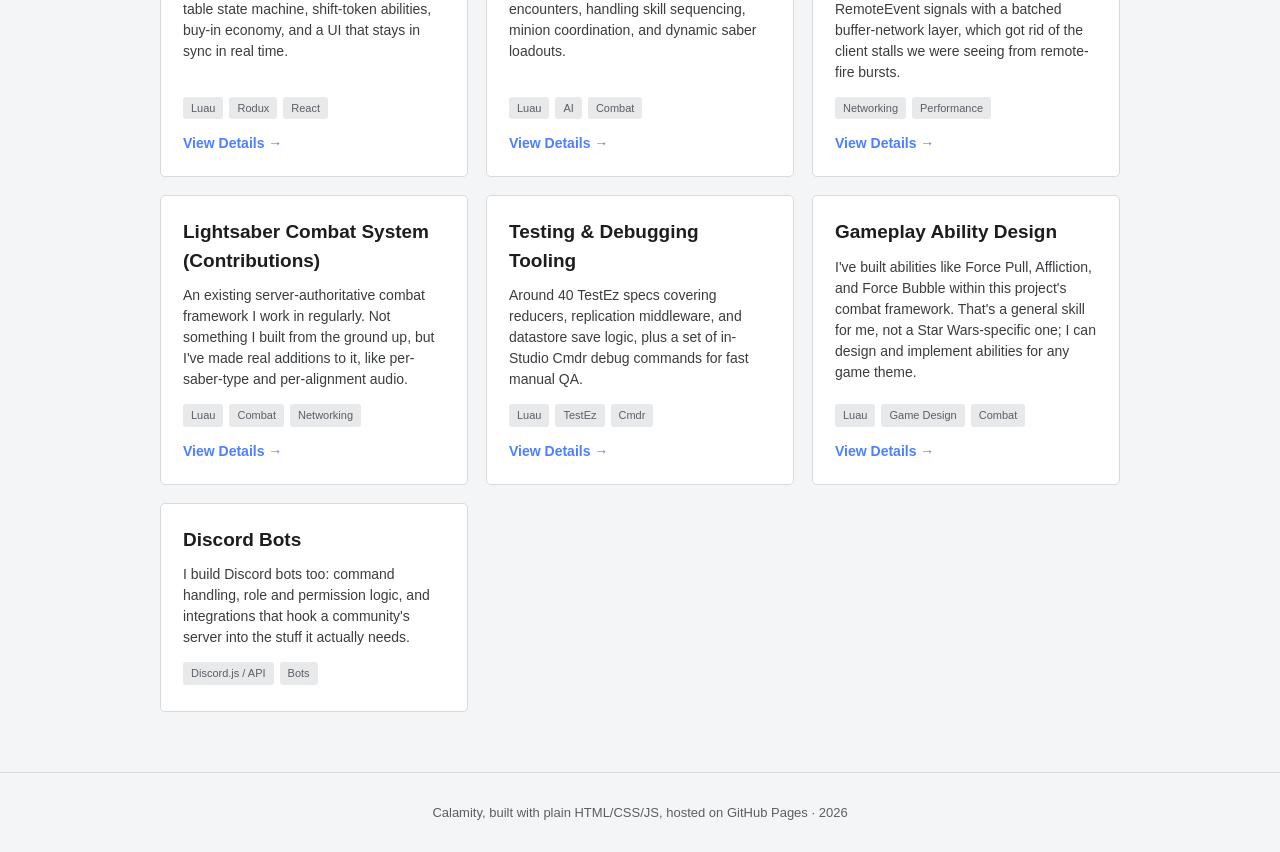
==== commit b58819c8: "Refactor theme toggle functionality; replace faction toggle with light/dark theme switch, update sty" ====
--- a/index.html
+++ b/index.html
@@ -8,9 +8,8 @@
 </head>
 <body>
 
-	<button id="factionToggle" class="faction-toggle" type="button" aria-label="Switch faction theme" title="Switch alignment (Jedi / Sith)">
-		<span class="faction-dot"></span>
-		<span class="faction-label">Jedi</span>
+	<button id="themeToggle" class="theme-toggle" type="button" aria-label="Toggle light/dark theme" title="Toggle theme">
+		<span class="theme-icon">🌙</span>
 	</button>
 
 	<section class="hero">
@@ -37,25 +36,33 @@
 		</div>
 	</section>
 
-	<section class="stats reveal">
+	<section class="fun-facts reveal">
 		<div class="container">
-			<h2>By the Numbers</h2>
-			<div class="stats-grid">
-				<div class="stat-card">
-					<div class="stat-num" data-target="1270" data-suffix="+">0</div>
-					<div class="stat-label">Source files in the live game</div>
+			<h2>A Few Fun Facts</h2>
+			<div class="facts-grid">
+				<div class="fact-card">
+					<span class="fact-icon">🪪</span>
+					<p>In-game you'll find me as <strong>Calamity</strong>. It's stuck around long enough that it's basically my real name at this point.</p>
 				</div>
-				<div class="stat-card">
-					<div class="stat-num" data-target="70" data-prefix="40-">0</div>
-					<div class="stat-label">Concurrent players per server</div>
+				<div class="fact-card">
+					<span class="fact-icon">⏳</span>
+					<p>I've been scripting for around <strong>8 years</strong>. Long enough to have strong opinions, not so long that I've stopped learning new tricks.</p>
 				</div>
-				<div class="stat-card">
-					<div class="stat-num" data-target="40" data-suffix="+">0</div>
-					<div class="stat-label">Unit test specs I maintain</div>
+				<div class="fact-card">
+					<span class="fact-icon">🎮</span>
+					<p>I mostly build for the <strong>fun of it</strong>. Every now and then boredom kicks in and I take on a big project just to see if I can pull it off.</p>
 				</div>
-				<div class="stat-card">
-					<div class="stat-num" data-target="2" data-prefix="just ">0</div>
-					<div class="stat-label">RemoteEvents after the Blink migration</div>
+				<div class="fact-card">
+					<span class="fact-icon">📅</span>
+					<p>Wide-open availability <strong>Monday through Thursday</strong>. If you need someone who can actually show up and put in the hours, that's me.</p>
+				</div>
+				<div class="fact-card">
+					<span class="fact-icon">🛠️</span>
+					<p>I like jumping into codebases I didn't write. Half the job is figuring out someone else's patterns fast, and I'm good at that.</p>
+				</div>
+				<div class="fact-card">
+					<span class="fact-icon">🧩</span>
+					<p>My favorite part of any project is the tricky bug nobody else wants to touch. Give me the weird desync and I'm happy for a week.</p>
 				</div>
 			</div>
 		</div>
@@ -78,7 +85,7 @@
 				<span class="skill-tag">Testing / TestEz</span>
 				<span class="skill-tag">Gameplay Ability Design</span>
 				<span class="skill-tag">Discord Bot Development</span>
-				<span class="skill-tag">Minecraft Development (former experience)</span>
+				<span class="skill-tag">Minecraft Development</span>
 			</div>
 		</div>
 	</section>
@@ -140,38 +147,6 @@
 		</div>
 	</section>
 
-	<section class="fun-facts reveal">
-		<div class="container">
-			<h2>A Few Fun Facts</h2>
-			<div class="facts-grid">
-				<div class="fact-card">
-					<span class="fact-icon">🪪</span>
-					<p>In-game you'll find me as <strong>Calamity</strong>. It's stuck around long enough that it's basically my real name at this point.</p>
-				</div>
-				<div class="fact-card">
-					<span class="fact-icon">⏳</span>
-					<p>I've been scripting for around <strong>8 years</strong>. Long enough to have strong opinions, not so long that I've stopped learning new tricks.</p>
-				</div>
-				<div class="fact-card">
-					<span class="fact-icon">🎮</span>
-					<p>I mostly build for the <strong>fun of it</strong>. Every now and then boredom kicks in and I take on a big project just to see if I can pull it off.</p>
-				</div>
-				<div class="fact-card">
-					<span class="fact-icon">📅</span>
-					<p>Wide-open availability <strong>Monday through Thursday</strong>. If you need someone who can actually show up and put in the hours, that's me.</p>
-				</div>
-				<div class="fact-card">
-					<span class="fact-icon">⚔️</span>
-					<p>I <strong>LOVE</strong> Star Wars. Possibly an unhealthy amount. And I am <em>definitely</em> not a nerd about it.</p>
-				</div>
-				<div class="fact-card">
-					<span class="fact-icon">🧩</span>
-					<p>My favorite part of any project is the tricky bug nobody else wants to touch. Give me the weird desync and I'm happy for a week.</p>
-				</div>
-			</div>
-		</div>
-	</section>
-
 	<footer>
 		<div class="container">
 			Calamity, built with plain HTML/CSS/JS, hosted on GitHub Pages
--- a/style.css
+++ b/style.css
@@ -260,12 +260,11 @@
 @media (max-width: 600px) {
 	.hero { padding: 70px 0 40px; }
 	.hero h1 { font-size: 32px; }
-	.faction-toggle { top: 12px; right: 12px; }
-}
-
-/* ---- Faction accent theming ---- */
+	.theme-toggle { top: 12px; right: 12px; }
+}
+
+/* ---- Accent + interactive states ---- */
 :root { --accent: var(--blue); }
-body[data-faction="sith"] { --accent: var(--red); }
 
 .contact-links a:hover { border-color: var(--accent); }
 .skill-tag:hover { border-color: var(--accent); color: var(--white); }
@@ -284,34 +283,36 @@
 }
 .skill-tag:hover { transform: translateY(-1px); }
 
-/* ---- Faction toggle button ---- */
-.faction-toggle {
+/* ---- Light/dark theme ---- */
+body[data-theme="light"] {
+	--bg: #f4f5f6;
+	--bg-lighter: #ffffff;
+	--bg-darker: #e7e9eb;
+	--white: #1c1d1f;
+	--light-grey: #3a3d40;
+	--medium-grey: #5b5f63;
+	--dark-grey: #d8dadc;
+}
+
+/* ---- Theme toggle button ---- */
+.theme-toggle {
 	position: fixed;
 	top: 18px;
 	right: 18px;
 	z-index: 50;
 	display: flex;
 	align-items: center;
-	gap: 8px;
+	justify-content: center;
+	width: 38px;
+	height: 38px;
 	background: var(--bg-lighter);
 	border: 1px solid var(--dark-grey);
 	border-radius: 999px;
-	padding: 7px 14px 7px 10px;
-	color: var(--light-grey);
-	font-family: var(--font);
-	font-size: 13px;
+	font-size: 16px;
 	cursor: pointer;
 	transition: border-color 0.15s ease, transform 0.15s ease;
 }
-.faction-toggle:hover { border-color: var(--accent); transform: translateY(-1px); }
-.faction-dot {
-	width: 12px;
-	height: 12px;
-	border-radius: 50%;
-	background: var(--accent);
-	box-shadow: 0 0 8px var(--accent);
-	transition: background 0.2s ease, box-shadow 0.2s ease;
-}
+.theme-toggle:hover { border-color: var(--accent); transform: translateY(-1px); }
 
 /* ---- Hero rotator line ---- */
 .hero-rotator {
@@ -322,31 +323,6 @@
 .hero-rotator #rotator {
 	color: var(--accent);
 	font-weight: 600;
-}
-
-/* ---- Stats ---- */
-.stats-grid {
-	display: grid;
-	grid-template-columns: repeat(auto-fit, minmax(180px, 1fr));
-	gap: 18px;
-}
-.stat-card {
-	background: var(--bg-lighter);
-	border: 1px solid var(--dark-grey);
-	border-radius: var(--radius);
-	padding: 24px 20px;
-	text-align: center;
-}
-.stat-num {
-	font-size: 34px;
-	font-weight: 700;
-	color: var(--accent);
-	line-height: 1.1;
-}
-.stat-label {
-	color: var(--medium-grey);
-	font-size: 13px;
-	margin-top: 8px;
 }
 
 /* ---- Scroll reveal ---- */
@@ -436,8 +412,8 @@
 }
 .fact-card strong { color: var(--white); }
 
-/* ---- Lightsaber easter-egg cursor trail ---- */
-.saber-spark {
+/* ---- Easter-egg cursor trail ---- */
+.cursor-spark {
 	position: fixed;
 	width: 6px;
 	height: 6px;
